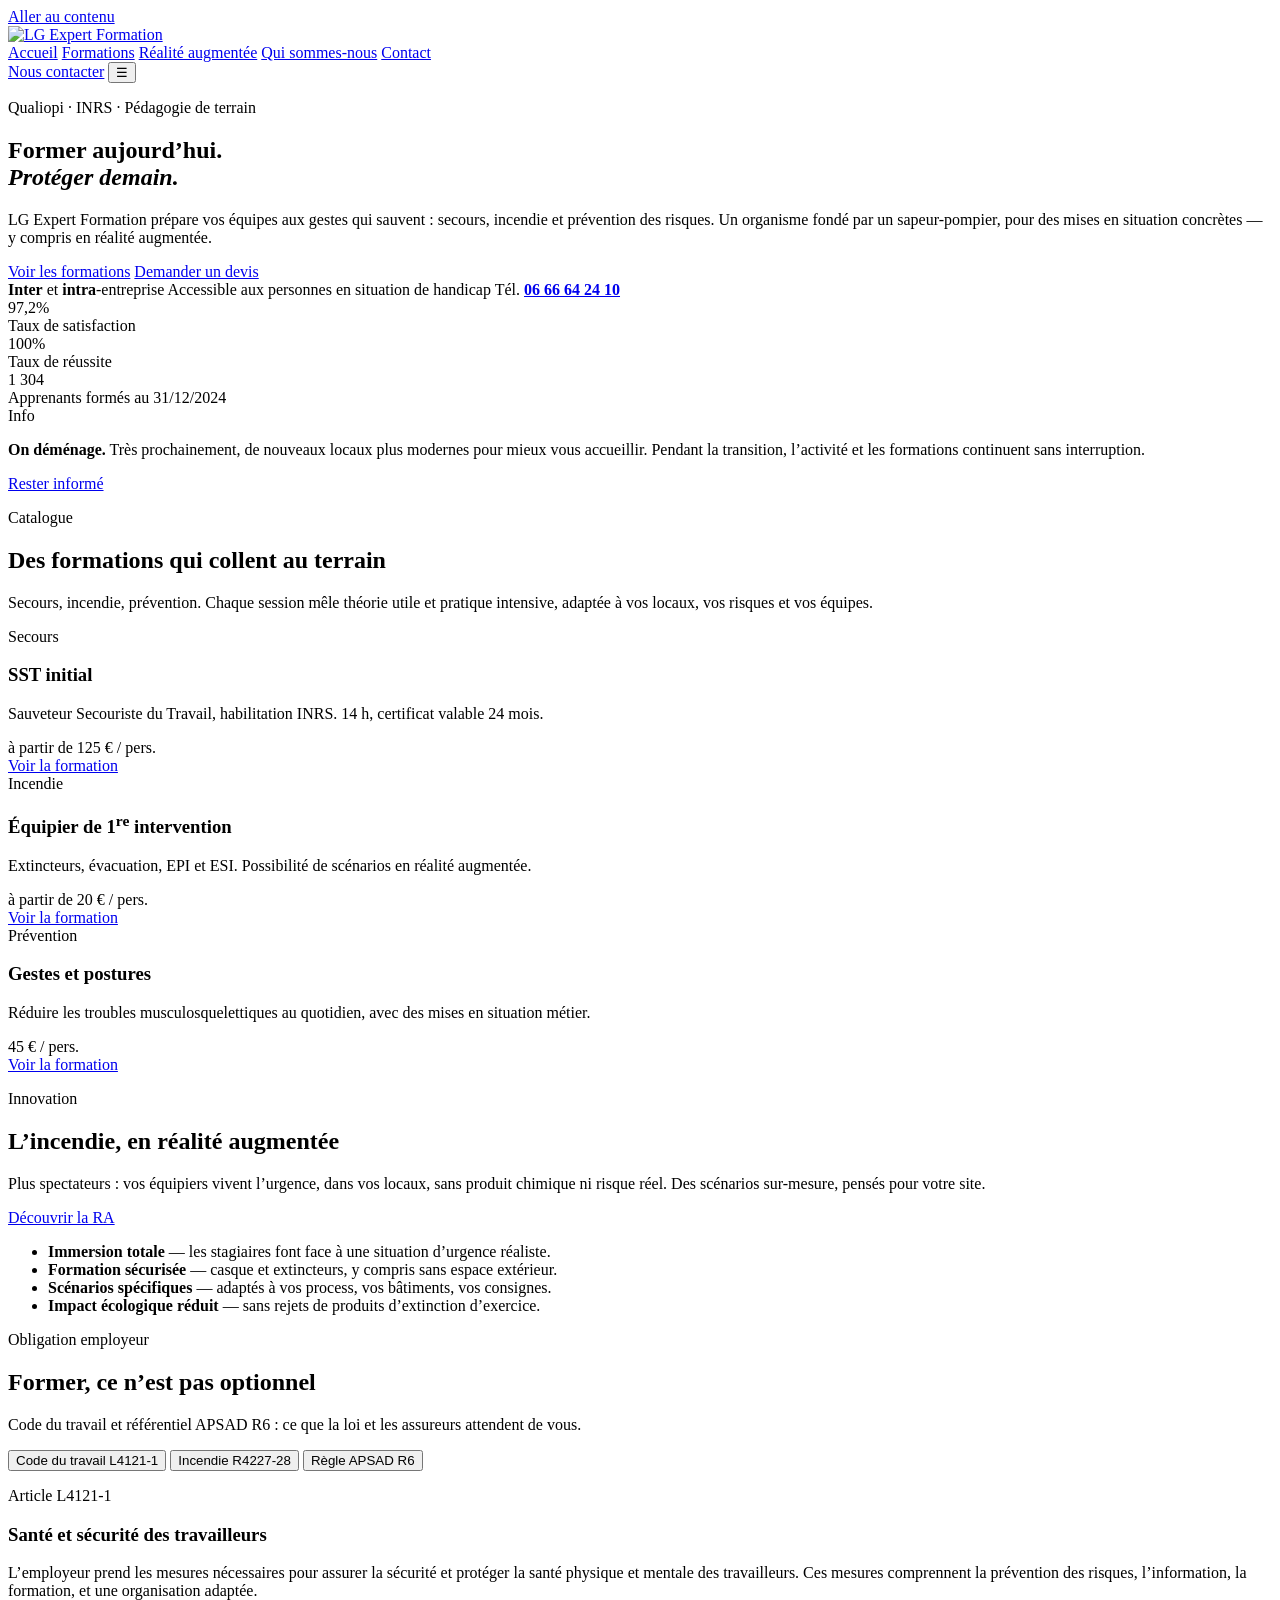
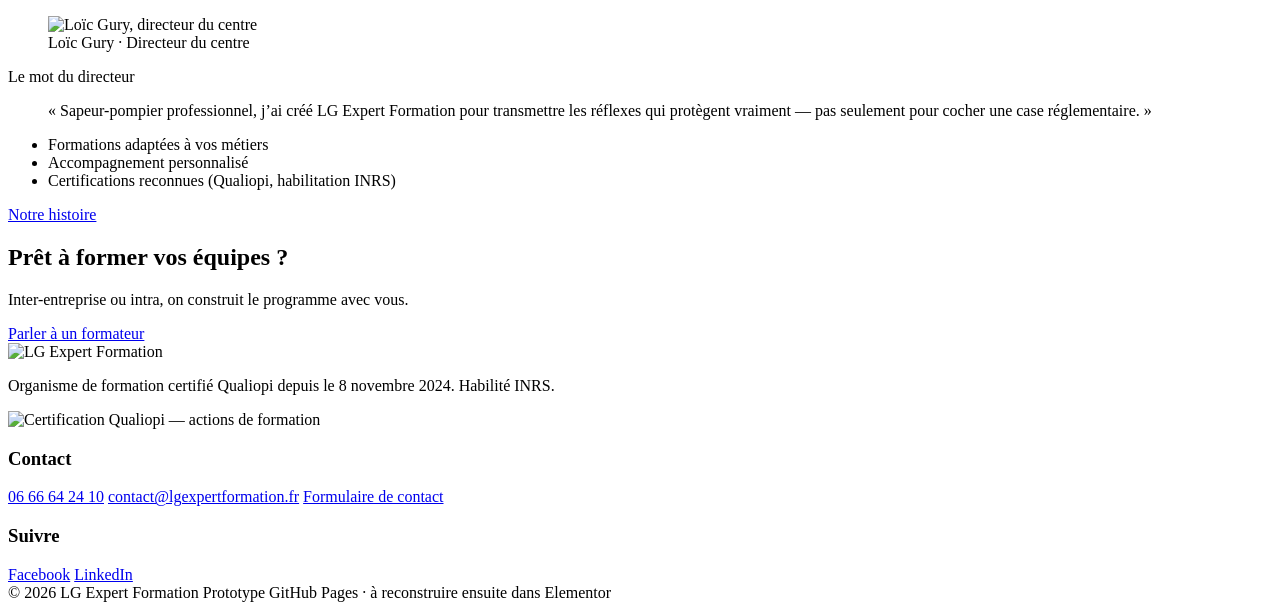
==== index.html @ 92a712a3 "Add homepage and formations catalogue" ====
<!DOCTYPE html>
<html lang="fr">
  <head>
    <meta charset="utf-8" />
    <meta name="viewport" content="width=device-width, initial-scale=1" />
    <title>LG Expert Formation — Organisme de formation SST, incendie et prévention</title>
    <meta
      name="description"
      content="Organisme de formation certifié Qualiopi et habilité INRS. SST, incendie, gestes et postures, réalité augmentée. Formations inter et intra-entreprise."
    />
    <link rel="preconnect" href="https://fonts.googleapis.com" />
    <link rel="preconnect" href="https://fonts.gstatic.com" crossorigin />
    <link
      href="https://fonts.googleapis.com/css2?family=Plus+Jakarta+Sans:wght@500;600;700;800&display=swap"
      rel="stylesheet"
    />
    <link rel="stylesheet" href="css/site.css" />
  </head>
  <body>
    <a class="skip" href="#contenu">Aller au contenu</a>
    <header class="site-header" data-el-widget="header">
      <div class="header-inner">
        <a class="brand" href="index.html" data-el-widget="theme-site-logo">
          <img src="https://www.lgexpertformation.fr/wp-content/uploads/2025/03/logo_page-0001-1.jpg" alt="LG Expert Formation" />
        </a>
        <nav class="nav" aria-label="Navigation principale" data-el-widget="nav-menu">
          <a href="index.html" aria-current="page">Accueil</a>
          <a href="formations.html">Formations</a>
          <a href="realite-augmentee.html">Réalité augmentée</a>
          <a href="qui-sommes-nous.html">Qui sommes-nous</a>
          <a href="nous-contacter.html">Contact</a>
        </nav>
        <div class="header-cta">
          <a class="btn btn-accent" href="nous-contacter.html" data-el-widget="button">Nous contacter</a>
          <button class="menu-toggle" type="button" aria-expanded="false" aria-label="Ouvrir le menu">☰</button>
        </div>
      </div>
    </header>

    <main id="contenu">
      <section class="hero" data-el-section="hero">
        <div class="wrap hero-grid">
          <div>
            <p class="kicker" data-el-widget="heading">Qualiopi · INRS · Pédagogie de terrain</p>
            <h1 data-el-widget="heading">Former aujourd’hui.<br /><em>Protéger demain.</em></h1>
            <p class="lead" data-el-widget="text-editor">
              LG Expert Formation prépare vos équipes aux gestes qui sauvent : secours, incendie et prévention des
              risques. Un organisme fondé par un sapeur-pompier, pour des mises en situation concrètes — y compris en
              réalité augmentée.
            </p>
            <div class="hero-actions">
              <a class="btn btn-accent" href="formations.html" data-el-widget="button">Voir les formations</a>
              <a class="btn btn-ghost" href="nous-contacter.html" data-el-widget="button">Demander un devis</a>
            </div>
            <div class="hero-meta">
              <span><strong>Inter</strong> et <strong>intra</strong>-entreprise</span>
              <span>Accessible aux personnes en situation de handicap</span>
              <span>Tél. <a href="tel:+33666642410"><strong>06 66 64 24 10</strong></a></span>
            </div>
          </div>
          <div class="stat-grid" data-el-widget="counter">
            <article class="stat-card">
              <div class="stat-value">97,2%</div>
              <div class="stat-label">Taux de satisfaction</div>
            </article>
            <article class="stat-card">
              <div class="stat-value">100%</div>
              <div class="stat-label">Taux de réussite</div>
            </article>
            <article class="stat-card">
              <div class="stat-value">1 304</div>
              <div class="stat-label">Apprenants formés au 31/12/2024</div>
            </article>
          </div>
        </div>
      </section>

      <aside class="alert" data-el-widget="alert" aria-label="Information déménagement">
        <div class="wrap alert-inner">
          <span class="alert-badge">Info</span>
          <p>
            <strong>On déménage.</strong> Très prochainement, de nouveaux locaux plus modernes pour mieux vous
            accueillir. Pendant la transition, l’activité et les formations continuent sans interruption.
          </p>
          <a class="btn btn-dark" href="nous-contacter.html">Rester informé</a>
        </div>
      </aside>

      <section class="section" data-el-section="catalogue">
        <div class="wrap">
          <div class="section-head">
            <div>
              <p class="kicker">Catalogue</p>
              <h2 data-el-widget="heading">Des formations qui collent au terrain</h2>
            </div>
            <p data-el-widget="text-editor">
              Secours, incendie, prévention. Chaque session mêle théorie utile et pratique intensive, adaptée à vos
              locaux, vos risques et vos équipes.
            </p>
          </div>
          <div class="cards-3">
            <article class="card" data-el-widget="image-box">
              <span class="tag">Secours</span>
              <img class="thumb" src="https://www.lgexpertformation.fr/wp-content/uploads/2025/03/inrs-sst.png" alt="" />
              <h3>SST initial</h3>
              <p>Sauveteur Secouriste du Travail, habilitation INRS. 14 h, certificat valable 24 mois.</p>
              <div class="price">à partir de 125 € / pers.</div>
              <a class="btn btn-outline" href="formations.html#secours">Voir la formation</a>
            </article>
            <article class="card" data-el-widget="image-box">
              <span class="tag">Incendie</span>
              <img class="thumb" src="https://www.lgexpertformation.fr/wp-content/uploads/2025/03/formation-epi-300x300-2.png" alt="" />
              <h3>Équipier de 1<sup>re</sup> intervention</h3>
              <p>Extincteurs, évacuation, EPI et ESI. Possibilité de scénarios en réalité augmentée.</p>
              <div class="price">à partir de 20 € / pers.</div>
              <a class="btn btn-outline" href="formations.html#incendie">Voir la formation</a>
            </article>
            <article class="card" data-el-widget="image-box">
              <span class="tag">Prévention</span>
              <img class="thumb" src="https://www.lgexpertformation.fr/wp-content/uploads/2025/03/logo-gestes-postures.png" alt="" />
              <h3>Gestes et postures</h3>
              <p>Réduire les troubles musculosquelettiques au quotidien, avec des mises en situation métier.</p>
              <div class="price">45 € / pers.</div>
              <a class="btn btn-outline" href="formations.html#prevention">Voir la formation</a>
            </article>
          </div>
        </div>
      </section>

      <section class="section dark" data-el-section="realite-augmentee">
        <div class="wrap ra">
          <div>
            <p class="kicker">Innovation</p>
            <h2 data-el-widget="heading">L’incendie, en réalité augmentée</h2>
            <p class="lead" data-el-widget="text-editor">
              Plus spectateurs : vos équipiers vivent l’urgence, dans vos locaux, sans produit chimique ni risque réel.
              Des scénarios sur-mesure, pensés pour votre site.
            </p>
            <a class="btn btn-accent" href="realite-augmentee.html" data-el-widget="button">Découvrir la RA</a>
          </div>
          <div class="ra-panel">
            <ul class="ra-list" data-el-widget="icon-list">
              <li><strong>Immersion totale</strong> — les stagiaires font face à une situation d’urgence réaliste.</li>
              <li><strong>Formation sécurisée</strong> — casque et extincteurs, y compris sans espace extérieur.</li>
              <li><strong>Scénarios spécifiques</strong> — adaptés à vos process, vos bâtiments, vos consignes.</li>
              <li><strong>Impact écologique réduit</strong> — sans rejets de produits d’extinction d’exercice.</li>
            </ul>
          </div>
        </div>
      </section>

      <section class="section muted" data-el-section="loi">
        <div class="wrap">
          <div class="section-head">
            <div>
              <p class="kicker">Obligation employeur</p>
              <h2 data-el-widget="heading">Former, ce n’est pas optionnel</h2>
            </div>
            <p>Code du travail et référentiel APSAD R6 : ce que la loi et les assureurs attendent de vous.</p>
          </div>
          <div class="tabs" data-el-widget="tabs">
            <div class="tab-list" role="tablist" aria-label="Textes de référence">
              <button class="tab" type="button" role="tab" aria-selected="true" aria-controls="tab-l4121" id="tabbtn-l4121">
                Code du travail L4121-1
              </button>
              <button class="tab" type="button" role="tab" aria-selected="false" aria-controls="tab-r4227" id="tabbtn-r4227">
                Incendie R4227-28
              </button>
              <button class="tab" type="button" role="tab" aria-selected="false" aria-controls="tab-apsad" id="tabbtn-apsad">
                Règle APSAD R6
              </button>
            </div>
            <div>
              <div class="tab-panel" role="tabpanel" id="tab-l4121" aria-labelledby="tabbtn-l4121">
                <p class="law-ref">Article L4121-1</p>
                <h3>Santé et sécurité des travailleurs</h3>
                <p>
                  L’employeur prend les mesures nécessaires pour assurer la sécurité et protéger la santé physique et
                  mentale des travailleurs. Ces mesures comprennent la prévention des risques, l’information, la
                  formation, et une organisation adaptée.
                </p>
              </div>
              <div class="tab-panel" role="tabpanel" id="tab-r4227" aria-labelledby="tabbtn-r4227" hidden>
                <p class="law-ref">Article R4227-28</p>
                <h3>Combattre tout commencement d’incendie</h3>
                <p>
                  L’employeur prend les mesures nécessaires pour que tout commencement d’incendie puisse être
                  rapidement et efficacement combattu dans l’intérêt du sauvetage des travailleurs.
                </p>
              </div>
              <div class="tab-panel" role="tabpanel" id="tab-apsad" aria-labelledby="tabbtn-apsad" hidden>
                <p class="law-ref">Référentiel APSAD R6</p>
                <h3>Maîtrise du risque incendie</h3>
                <p>
                  Le référentiel APSAD R6 définit l’organisation, les missions des équipes d’intervention et les moyens
                  matériels. Tout le personnel, même temporaire, reçoit une information formalisée avant la prise de
                  poste : risques, consignes, actions en cas de départ de feu.
                </p>
              </div>
            </div>
          </div>
        </div>
      </section>

      <section class="section" data-el-section="directeur">
        <div class="wrap director">
          <figure class="portrait" data-el-widget="image">
            <img src="https://www.lgexpertformation.fr/wp-content/uploads/2025/03/Loic-GURY.jpeg" alt="Loïc Gury, directeur du centre" />
            <figcaption>Loïc Gury · Directeur du centre</figcaption>
          </figure>
          <div>
            <p class="kicker">Le mot du directeur</p>
            <blockquote class="quote" data-el-widget="testimonial">
              « Sapeur-pompier professionnel, j’ai créé LG Expert Formation pour transmettre les réflexes qui
              protègent vraiment — pas seulement pour cocher une case réglementaire. »
            </blockquote>
            <ul class="checks" data-el-widget="icon-list">
              <li>Formations adaptées à vos métiers</li>
              <li>Accompagnement personnalisé</li>
              <li>Certifications reconnues (Qualiopi, habilitation INRS)</li>
            </ul>
            <a class="btn btn-dark" href="qui-sommes-nous.html" data-el-widget="button">Notre histoire</a>
          </div>
        </div>
      </section>

      <section class="section" style="padding-top: 0">
        <div class="wrap">
          <div class="cta-band" data-el-widget="call-to-action">
            <div>
              <h2>Prêt à former vos équipes ?</h2>
              <p>Inter-entreprise ou intra, on construit le programme avec vous.</p>
            </div>
            <a class="btn btn-dark" href="nous-contacter.html">Parler à un formateur</a>
          </div>
        </div>
      </section>
    </main>

    <footer class="site-footer">
      <div class="wrap">
        <div class="footer-grid">
          <div class="footer-brand">
            <img src="https://www.lgexpertformation.fr/wp-content/uploads/2025/03/logo_page-0001-1.jpg" alt="LG Expert Formation" />
            <p>Organisme de formation certifié Qualiopi depuis le 8 novembre 2024. Habilité INRS.</p>
            <div class="qualiopi">
              <img src="https://www.lgexpertformation.fr/wp-content/uploads/2025/03/certifications-fr_v2-777e0233.png" alt="Certification Qualiopi — actions de formation" />
            </div>
          </div>
          <div>
            <h3>Contact</h3>
            <div class="footer-links">
              <a href="tel:+33666642410">06 66 64 24 10</a>
              <a href="mailto:contact@lgexpertformation.fr">contact@lgexpertformation.fr</a>
              <a href="nous-contacter.html">Formulaire de contact</a>
            </div>
          </div>
          <div>
            <h3>Suivre</h3>
            <div class="footer-links" data-el-widget="social-icons">
              <a href="https://www.facebook.com/people/LG-Expert-Formation/61551757757227/" rel="noopener noreferrer">Facebook</a>
              <a href="https://www.linkedin.com/in/lg-expert-formation-0810442b3/" rel="noopener noreferrer">LinkedIn</a>
            </div>
          </div>
        </div>
        <div class="legal">
          <span>© 2026 LG Expert Formation</span>
          <span>Prototype GitHub Pages · à reconstruire ensuite dans Elementor</span>
        </div>
      </div>
    </footer>
    <script src="js/site.js"></script>
  </body>
</html>
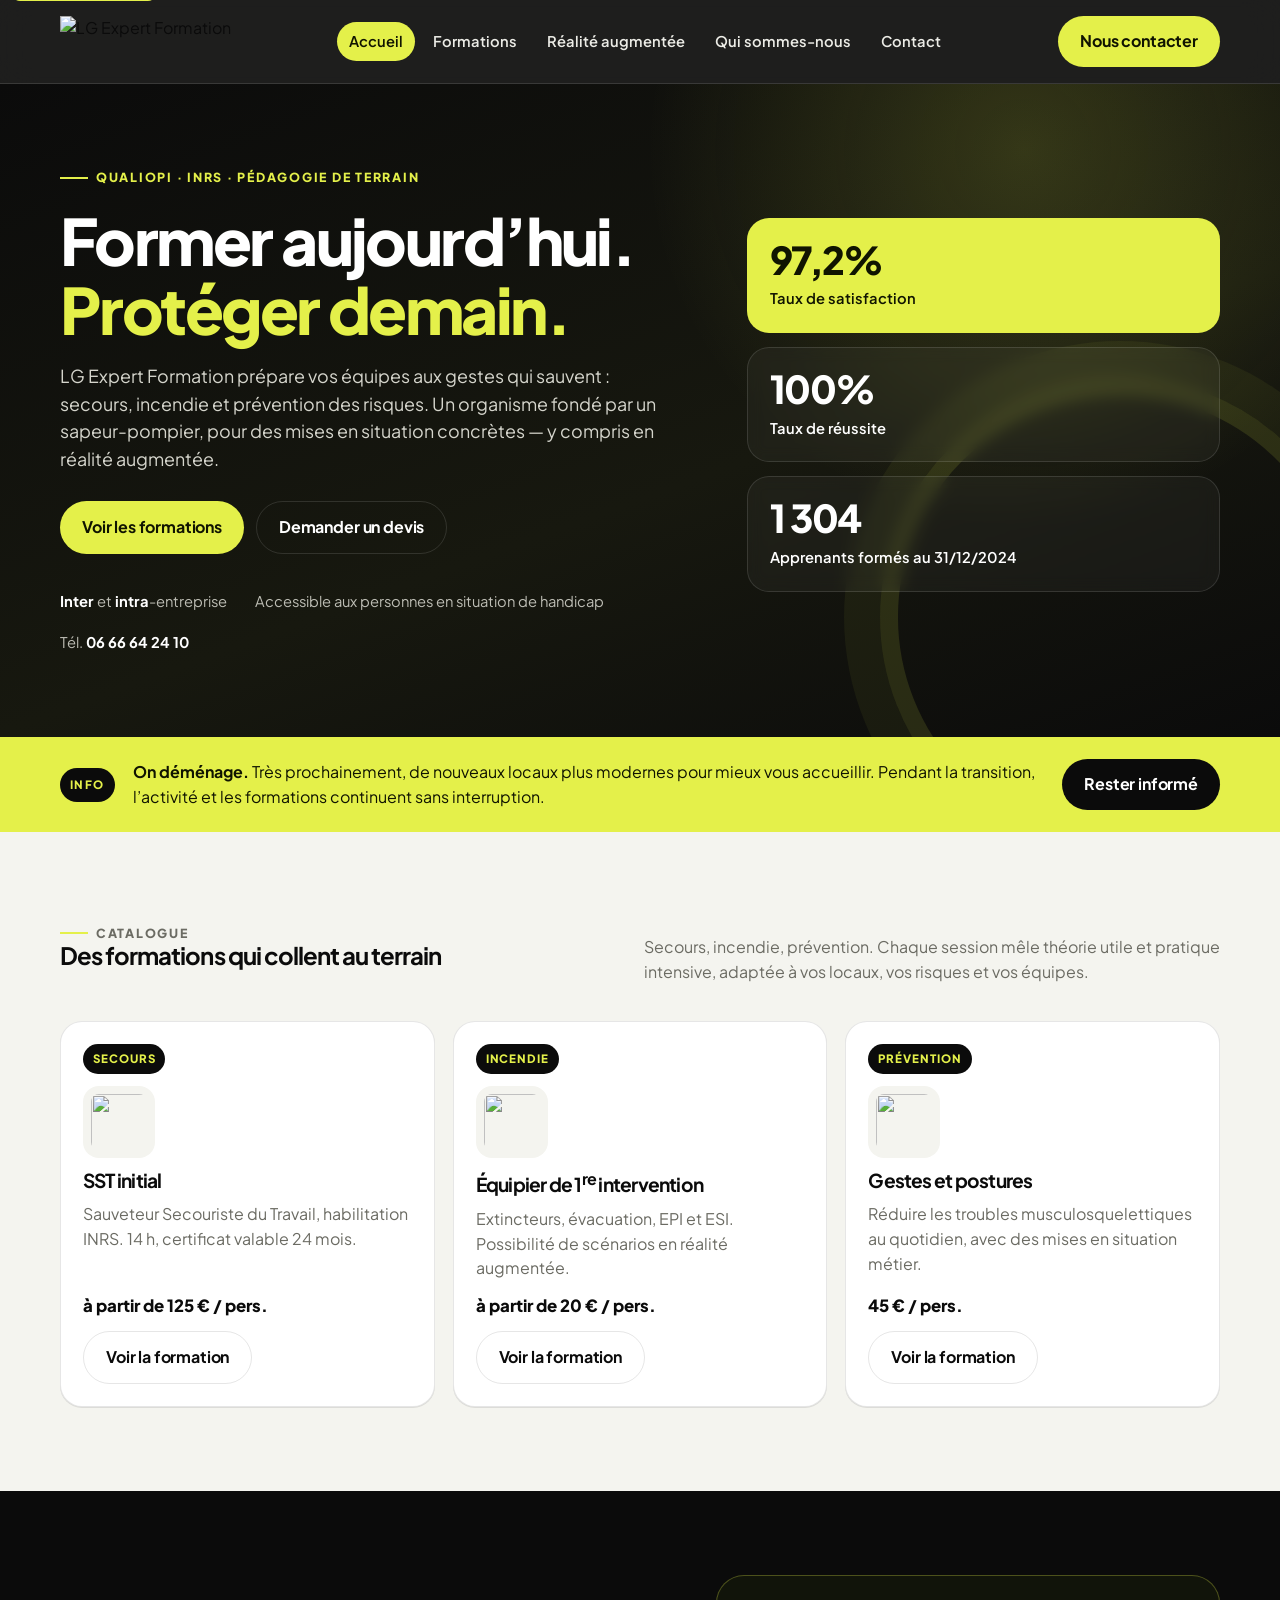
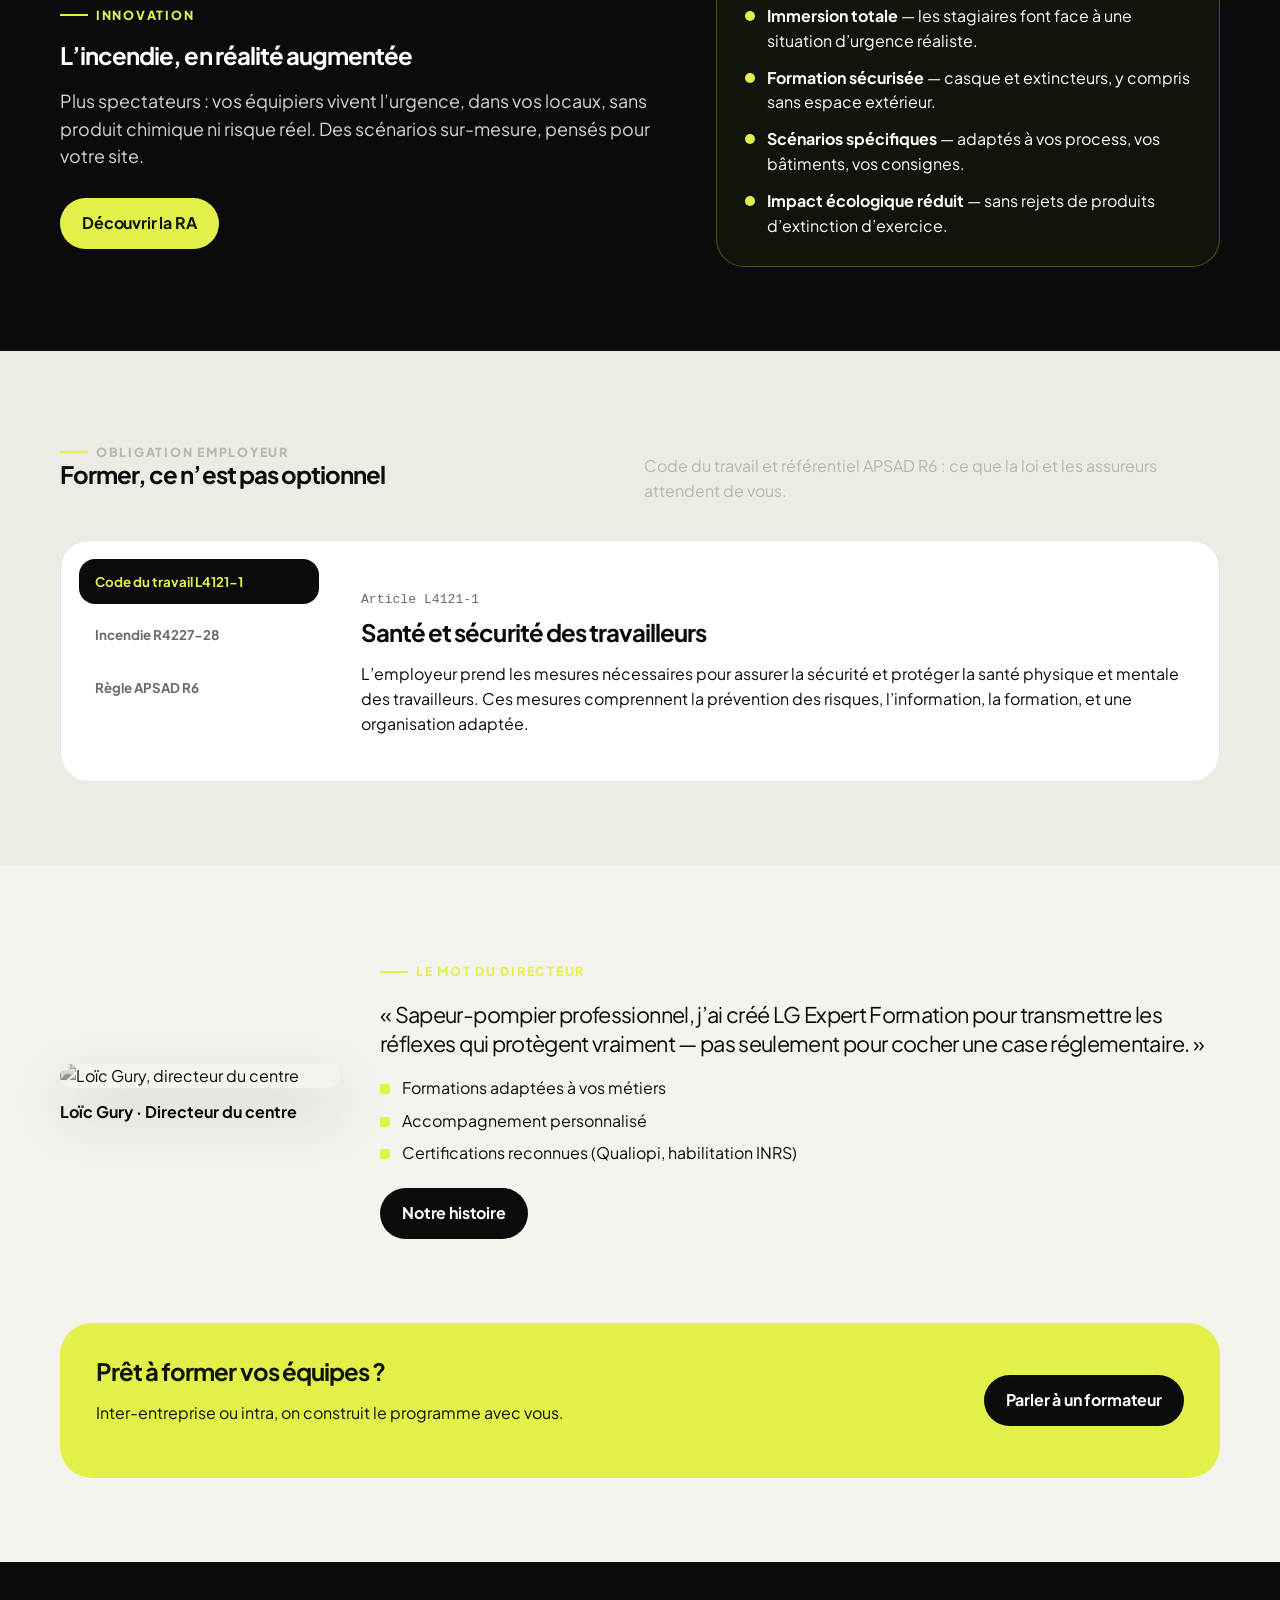
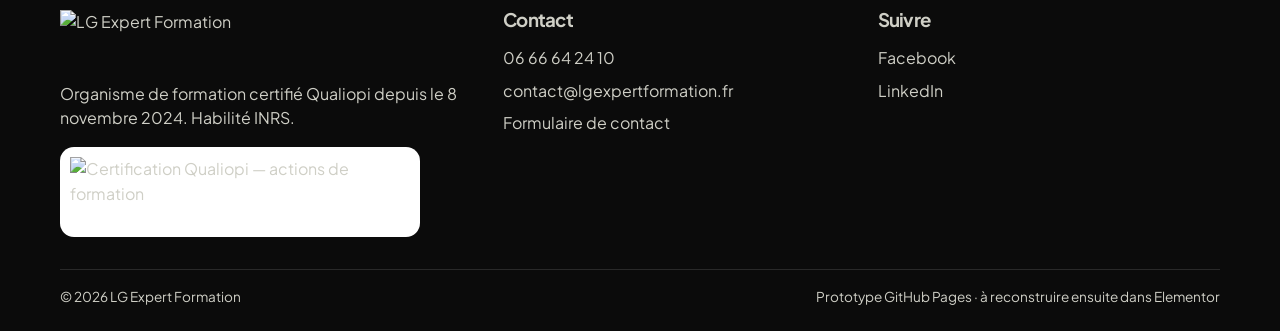
==== commit e67c0bdb: "Wrap homepage RA list items in full-width paragraphs" ====
--- a/index.html
+++ b/index.html
@@ -140,10 +140,18 @@
           </div>
           <div class="ra-panel">
             <ul class="ra-list" data-el-widget="icon-list">
-              <li><strong>Immersion totale</strong> — les stagiaires font face à une situation d’urgence réaliste.</li>
-              <li><strong>Formation sécurisée</strong> — casque et extincteurs, y compris sans espace extérieur.</li>
-              <li><strong>Scénarios spécifiques</strong> — adaptés à vos process, vos bâtiments, vos consignes.</li>
-              <li><strong>Impact écologique réduit</strong> — sans rejets de produits d’extinction d’exercice.</li>
+              <li>
+                <p><strong>Immersion totale</strong> — les stagiaires font face à une situation d’urgence réaliste.</p>
+              </li>
+              <li>
+                <p><strong>Formation sécurisée</strong> — casque et extincteurs, y compris sans espace extérieur.</p>
+              </li>
+              <li>
+                <p><strong>Scénarios spécifiques</strong> — adaptés à vos process, vos bâtiments, vos consignes.</p>
+              </li>
+              <li>
+                <p><strong>Impact écologique réduit</strong> — sans rejets de produits d’extinction d’exercice.</p>
+              </li>
             </ul>
           </div>
         </div>
--- a/css/site.css
+++ b/css/site.css
@@ -0,0 +1,766 @@
+:root {
+  --ink: #0b0b0b;
+  --ink-2: #161616;
+  --ink-3: #222;
+  --paper: #f4f4ef;
+  --paper-2: #ecece4;
+  --white: #ffffff;
+  --muted: #6b6b63;
+  --line: rgba(255, 255, 255, 0.12);
+  --line-dark: rgba(12, 12, 12, 0.1);
+  --accent: #e4f04a;
+  --accent-2: #c9d62e;
+  --accent-ink: #101400;
+  --danger: #e23b2f;
+  --radius: 22px;
+  --radius-sm: 12px;
+  --shadow: 0 24px 60px rgba(0, 0, 0, 0.18);
+  --max: 1160px;
+  --header: 84px;
+  --font: "Plus Jakarta Sans", "Segoe UI", sans-serif;
+}
+
+*,
+*::before,
+*::after {
+  box-sizing: border-box;
+}
+
+html {
+  scroll-behavior: smooth;
+}
+
+body {
+  margin: 0;
+  font-family: var(--font);
+  color: var(--ink);
+  background: var(--paper);
+  line-height: 1.55;
+  -webkit-font-smoothing: antialiased;
+}
+
+img {
+  max-width: 100%;
+  height: auto;
+  display: block;
+}
+
+a {
+  color: inherit;
+  text-decoration: none;
+}
+
+button,
+.btn {
+  font-family: inherit;
+}
+
+.skip {
+  position: absolute;
+  left: 12px;
+  top: -40px;
+  background: var(--accent);
+  color: var(--accent-ink);
+  padding: 8px 12px;
+  z-index: 100;
+  border-radius: 8px;
+}
+
+.skip:focus {
+  top: 12px;
+}
+
+.wrap {
+  width: min(calc(100% - 40px), var(--max));
+  margin-inline: auto;
+}
+
+.site-header {
+  position: sticky;
+  top: 0;
+  z-index: 50;
+  height: var(--header);
+  display: flex;
+  align-items: center;
+  background: rgba(11, 11, 11, 0.92);
+  backdrop-filter: blur(16px);
+  border-bottom: 1px solid var(--line);
+}
+
+.header-inner {
+  display: flex;
+  align-items: center;
+  justify-content: space-between;
+  gap: 24px;
+  width: min(calc(100% - 40px), var(--max));
+  margin-inline: auto;
+}
+
+.brand {
+  display: flex;
+  align-items: center;
+  gap: 12px;
+  flex-shrink: 0;
+}
+
+.brand img {
+  height: 52px;
+  width: auto;
+}
+
+.nav {
+  display: flex;
+  align-items: center;
+  gap: 6px;
+}
+
+.nav a {
+  color: #ecece6;
+  font-size: 0.92rem;
+  font-weight: 600;
+  padding: 8px 12px;
+  border-radius: 999px;
+}
+
+.nav a:hover,
+.nav a[aria-current="page"] {
+  background: var(--accent);
+  color: var(--accent-ink);
+}
+
+.header-cta {
+  display: flex;
+  align-items: center;
+  gap: 10px;
+}
+
+.menu-toggle {
+  display: none;
+  width: 44px;
+  height: 44px;
+  border: 1px solid var(--line);
+  background: transparent;
+  color: var(--white);
+  border-radius: 12px;
+  cursor: pointer;
+}
+
+.btn {
+  display: inline-flex;
+  align-items: center;
+  justify-content: center;
+  gap: 8px;
+  border: 0;
+  border-radius: 999px;
+  padding: 13px 22px;
+  font-weight: 700;
+  letter-spacing: -0.01em;
+  cursor: pointer;
+  transition: transform 0.18s ease, background 0.18s ease, color 0.18s ease;
+}
+
+.btn:hover {
+  transform: translateY(-1px);
+}
+
+.btn-accent {
+  background: var(--accent);
+  color: var(--accent-ink);
+}
+
+.btn-ghost {
+  background: transparent;
+  color: var(--white);
+  border: 1px solid var(--line);
+}
+
+.btn-dark {
+  background: var(--ink);
+  color: var(--white);
+}
+
+.btn-outline {
+  background: transparent;
+  color: var(--ink);
+  border: 1px solid var(--line-dark);
+}
+
+.hero {
+  position: relative;
+  overflow: hidden;
+  background:
+    radial-gradient(circle at 80% 10%, rgba(228, 240, 74, 0.16), transparent 32%),
+    linear-gradient(160deg, #0b0b0b 0%, #17180f 58%, #0b0b0b 100%);
+  color: var(--white);
+  padding: 72px 0 84px;
+}
+
+.hero::before {
+  content: "";
+  position: absolute;
+  inset: auto -80px -120px auto;
+  width: 480px;
+  height: 480px;
+  border: 18px solid rgba(228, 240, 74, 0.12);
+  border-radius: 50%;
+  box-shadow: 0 0 0 36px rgba(228, 240, 74, 0.05);
+  pointer-events: none;
+}
+
+.hero-grid {
+  display: grid;
+  grid-template-columns: 1.15fr 0.85fr;
+  gap: 48px;
+  align-items: center;
+  position: relative;
+}
+
+.kicker {
+  display: inline-flex;
+  align-items: center;
+  gap: 8px;
+  color: var(--accent);
+  font-size: 0.78rem;
+  font-weight: 800;
+  letter-spacing: 0.14em;
+  text-transform: uppercase;
+  margin-bottom: 18px;
+}
+
+.kicker::before {
+  content: "";
+  width: 28px;
+  height: 2px;
+  background: var(--accent);
+}
+
+h1,
+h2,
+h3 {
+  letter-spacing: -0.04em;
+  line-height: 1.08;
+  margin: 0 0 16px;
+}
+
+h1 {
+  font-size: clamp(2.4rem, 5vw, 4.4rem);
+  font-weight: 800;
+}
+
+h1 em {
+  font-style: normal;
+  color: var(--accent);
+}
+
+.lead {
+  font-size: 1.12rem;
+  color: #d5d5cc;
+  max-width: 38rem;
+  margin-bottom: 28px;
+}
+
+.hero-actions {
+  display: flex;
+  flex-wrap: wrap;
+  gap: 12px;
+  margin-bottom: 36px;
+}
+
+.hero-meta {
+  display: flex;
+  flex-wrap: wrap;
+  gap: 18px 28px;
+  color: #bdbdb4;
+  font-size: 0.92rem;
+}
+
+.hero-meta strong {
+  color: var(--white);
+}
+
+.stat-card {
+  background: rgba(255, 255, 255, 0.04);
+  border: 1px solid var(--line);
+  border-radius: var(--radius);
+  padding: 22px;
+  backdrop-filter: blur(8px);
+}
+
+.stat-grid {
+  display: grid;
+  gap: 14px;
+}
+
+.stat-grid .stat-card:first-child {
+  background: var(--accent);
+  color: var(--accent-ink);
+  border-color: transparent;
+}
+
+.stat-value {
+  font-size: 2.4rem;
+  font-weight: 800;
+  letter-spacing: -0.05em;
+  line-height: 1;
+}
+
+.stat-label {
+  margin-top: 8px;
+  font-size: 0.92rem;
+  font-weight: 600;
+}
+
+.alert {
+  background: var(--accent);
+  color: var(--accent-ink);
+}
+
+.alert-inner {
+  display: grid;
+  grid-template-columns: auto 1fr auto;
+  gap: 18px;
+  align-items: center;
+  padding: 22px 0;
+}
+
+.alert-badge {
+  font-size: 0.72rem;
+  font-weight: 800;
+  letter-spacing: 0.12em;
+  text-transform: uppercase;
+  background: var(--ink);
+  color: var(--accent);
+  padding: 8px 10px;
+  border-radius: 999px;
+}
+
+.alert p {
+  margin: 0;
+}
+
+.section {
+  padding: 84px 0;
+}
+
+.section-head {
+  display: flex;
+  justify-content: space-between;
+  align-items: end;
+  gap: 24px;
+  margin-bottom: 36px;
+}
+
+.section-head p {
+  margin: 0;
+  color: var(--muted);
+  max-width: 36rem;
+}
+
+.section.dark {
+  background: var(--ink);
+  color: var(--white);
+}
+
+.section.dark .section-head p,
+.section.muted .section-head p {
+  color: #b7b7ae;
+}
+
+.section.muted {
+  background: var(--paper-2);
+}
+
+.cards-3,
+.cards-4 {
+  display: grid;
+  gap: 18px;
+}
+
+.cards-3 {
+  grid-template-columns: repeat(3, 1fr);
+}
+
+.cards-4 {
+  grid-template-columns: repeat(4, 1fr);
+}
+
+.card {
+  background: var(--white);
+  border-radius: var(--radius);
+  padding: 22px;
+  box-shadow: 0 1px 0 var(--line-dark);
+  border: 1px solid var(--line-dark);
+  min-height: 100%;
+  display: flex;
+  flex-direction: column;
+  gap: 12px;
+  transition: transform 0.18s ease, box-shadow 0.18s ease;
+}
+
+.card:hover {
+  transform: translateY(-4px);
+  box-shadow: 0 18px 40px rgba(0, 0, 0, 0.08);
+}
+
+.card img.thumb {
+  width: 72px;
+  height: 72px;
+  object-fit: contain;
+  border-radius: 16px;
+  background: var(--paper);
+  padding: 8px;
+}
+
+.card h3 {
+  font-size: 1.2rem;
+  margin: 0;
+}
+
+.price {
+  font-weight: 800;
+  font-size: 1.05rem;
+}
+
+.tag {
+  display: inline-flex;
+  width: fit-content;
+  font-size: 0.72rem;
+  font-weight: 800;
+  letter-spacing: 0.08em;
+  text-transform: uppercase;
+  background: var(--ink);
+  color: var(--accent);
+  padding: 6px 10px;
+  border-radius: 999px;
+}
+
+.card p {
+  margin: 0;
+  color: var(--muted);
+  flex: 1;
+}
+
+.card .btn {
+  align-self: start;
+}
+
+.ra {
+  display: grid;
+  grid-template-columns: 1.1fr 0.9fr;
+  gap: 40px;
+  align-items: center;
+}
+
+.ra-panel {
+  background: #11140a;
+  border: 1px solid rgba(228, 240, 74, 0.28);
+  border-radius: 28px;
+  padding: 28px;
+}
+
+.ra-list {
+  display: grid;
+  gap: 12px;
+  margin: 0;
+  padding: 0;
+  list-style: none;
+}
+
+.ra-list li {
+  display: grid;
+  grid-template-columns: 10px minmax(0, 1fr);
+  gap: 12px;
+  align-items: start;
+}
+
+.ra-list li p {
+  margin: 0;
+  width: 100%;
+  min-width: 0;
+}
+
+.ra-list li::before {
+  content: "";
+  width: 10px;
+  height: 10px;
+  margin-top: 7px;
+  border-radius: 50%;
+  background: var(--accent);
+}
+
+.tabs {
+  display: grid;
+  grid-template-columns: 240px 1fr;
+  gap: 24px;
+  background: var(--white);
+  border-radius: 28px;
+  padding: 18px;
+  border: 1px solid var(--line-dark);
+}
+
+.tab-list {
+  display: flex;
+  flex-direction: column;
+  gap: 8px;
+}
+
+.tab {
+  text-align: left;
+  border: 0;
+  background: transparent;
+  padding: 14px 16px;
+  border-radius: 16px;
+  font-weight: 700;
+  cursor: pointer;
+  color: var(--muted);
+}
+
+.tab[aria-selected="true"] {
+  background: var(--ink);
+  color: var(--accent);
+}
+
+.tab-panel {
+  padding: 18px 18px 10px;
+}
+
+.tab-panel[hidden] {
+  display: none;
+}
+
+.tab-panel h3 {
+  font-size: 1.5rem;
+}
+
+.law-ref {
+  font-family: ui-monospace, SFMono-Regular, Menlo, monospace;
+  font-size: 0.82rem;
+  color: var(--muted);
+  margin-bottom: 10px;
+}
+
+.director {
+  display: grid;
+  grid-template-columns: 280px 1fr;
+  gap: 40px;
+  align-items: center;
+}
+
+.portrait {
+  margin: 0;
+}
+
+.portrait img {
+  width: 100%;
+  border-radius: 32px;
+  filter: grayscale(1);
+  box-shadow: var(--shadow);
+}
+
+.portrait figcaption {
+  margin-top: 12px;
+  font-weight: 700;
+}
+
+.quote {
+  font-size: 1.35rem;
+  letter-spacing: -0.03em;
+  line-height: 1.35;
+  margin: 0 0 18px;
+}
+
+.checks {
+  display: grid;
+  gap: 8px;
+  margin: 0 0 22px;
+  padding: 0;
+  list-style: none;
+}
+
+.checks li {
+  padding-left: 22px;
+  position: relative;
+}
+
+.checks li::before {
+  content: "";
+  position: absolute;
+  left: 0;
+  top: 8px;
+  width: 10px;
+  height: 10px;
+  background: var(--accent);
+  border-radius: 2px;
+}
+
+.cta-band {
+  background: var(--accent);
+  color: var(--accent-ink);
+  border-radius: 32px;
+  padding: 36px;
+  display: flex;
+  justify-content: space-between;
+  gap: 24px;
+  align-items: center;
+}
+
+.site-footer {
+  background: var(--ink);
+  color: #cfcfc6;
+  padding: 48px 0 24px;
+}
+
+.footer-grid {
+  display: grid;
+  grid-template-columns: 1.2fr 1fr 1fr;
+  gap: 32px;
+  margin-bottom: 32px;
+}
+
+.footer-brand img {
+  height: 56px;
+  margin-bottom: 14px;
+}
+
+.qualiopi {
+  background: var(--white);
+  border-radius: 14px;
+  padding: 10px;
+  margin-top: 16px;
+  max-width: 360px;
+}
+
+.footer-links {
+  display: grid;
+  gap: 8px;
+}
+
+.footer-links a:hover {
+  color: var(--accent);
+}
+
+.legal {
+  border-top: 1px solid var(--line);
+  padding-top: 16px;
+  display: flex;
+  justify-content: space-between;
+  gap: 12px;
+  font-size: 0.85rem;
+}
+
+.page-hero {
+  background: var(--ink);
+  color: var(--white);
+  padding: 56px 0 40px;
+}
+
+.form {
+  display: grid;
+  gap: 14px;
+  background: var(--white);
+  padding: 24px;
+  border-radius: 24px;
+  border: 1px solid var(--line-dark);
+}
+
+.form label {
+  display: grid;
+  gap: 6px;
+  font-weight: 700;
+  font-size: 0.92rem;
+}
+
+.form input,
+.form select,
+.form textarea {
+  font: inherit;
+  padding: 12px 14px;
+  border-radius: 12px;
+  border: 1px solid var(--line-dark);
+  background: var(--paper);
+}
+
+.form textarea {
+  min-height: 140px;
+  resize: vertical;
+}
+
+.split {
+  display: grid;
+  grid-template-columns: 1fr 1fr;
+  gap: 32px;
+}
+
+@media (max-width: 980px) {
+  .hero-grid,
+  .ra,
+  .tabs,
+  .director,
+  .footer-grid,
+  .cta-band,
+  .alert-inner,
+  .cards-3,
+  .cards-4,
+  .split,
+  .section-head {
+    grid-template-columns: 1fr;
+    display: grid;
+  }
+
+  .cta-band,
+  .section-head,
+  .alert-inner {
+    align-items: start;
+  }
+
+  .nav {
+    display: none;
+    position: absolute;
+    top: var(--header);
+    left: 0;
+    right: 0;
+    background: #111;
+    flex-direction: column;
+    padding: 16px;
+    border-bottom: 1px solid var(--line);
+  }
+
+  .nav.open {
+    display: flex;
+  }
+
+  .menu-toggle {
+    display: inline-flex;
+    align-items: center;
+    justify-content: center;
+  }
+
+  .header-cta .btn {
+    display: none;
+  }
+}
+
+@media (max-width: 640px) {
+  .wrap,
+  .header-inner {
+    width: min(calc(100% - 24px), var(--max));
+  }
+
+  .section {
+    padding: 56px 0;
+  }
+
+  .cta-band {
+    padding: 24px;
+  }
+}
+
+@media (prefers-reduced-motion: reduce) {
+  html {
+    scroll-behavior: auto;
+  }
+
+  .btn {
+    transition: none;
+  }
+}
